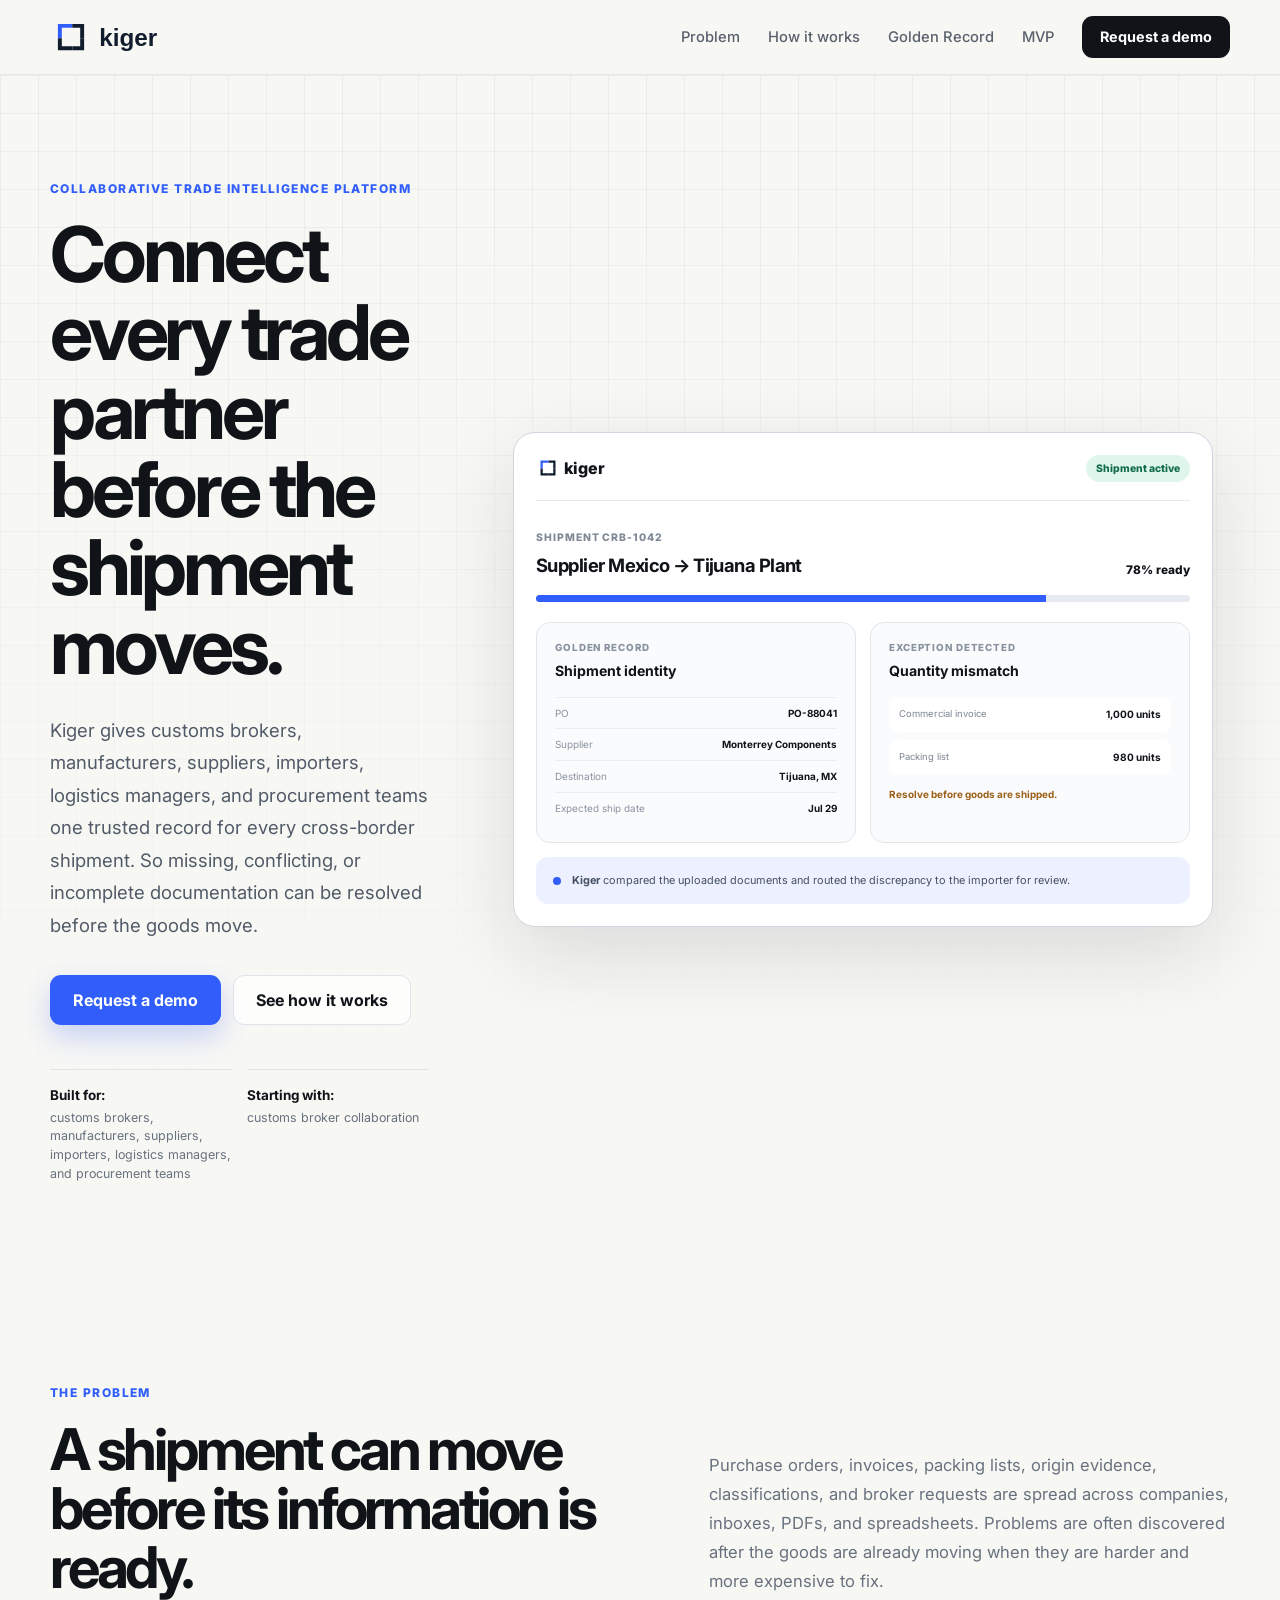
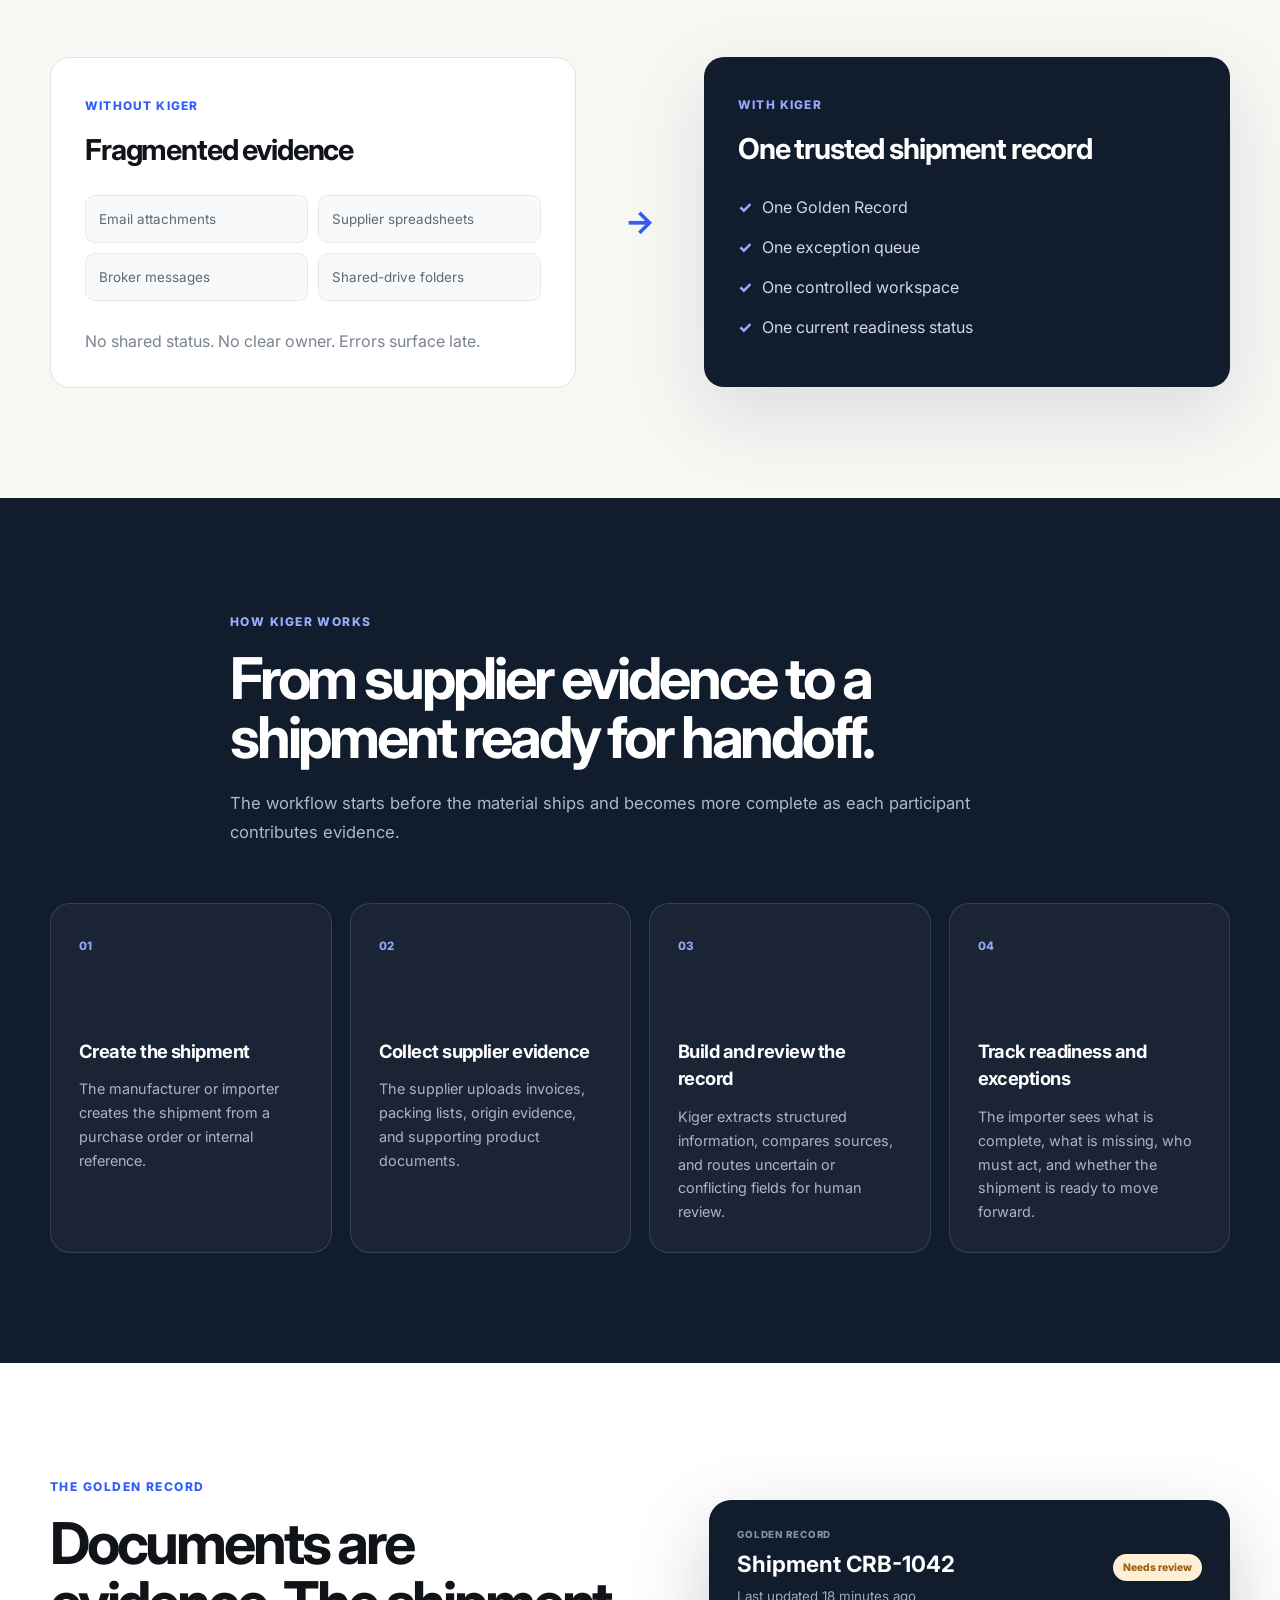
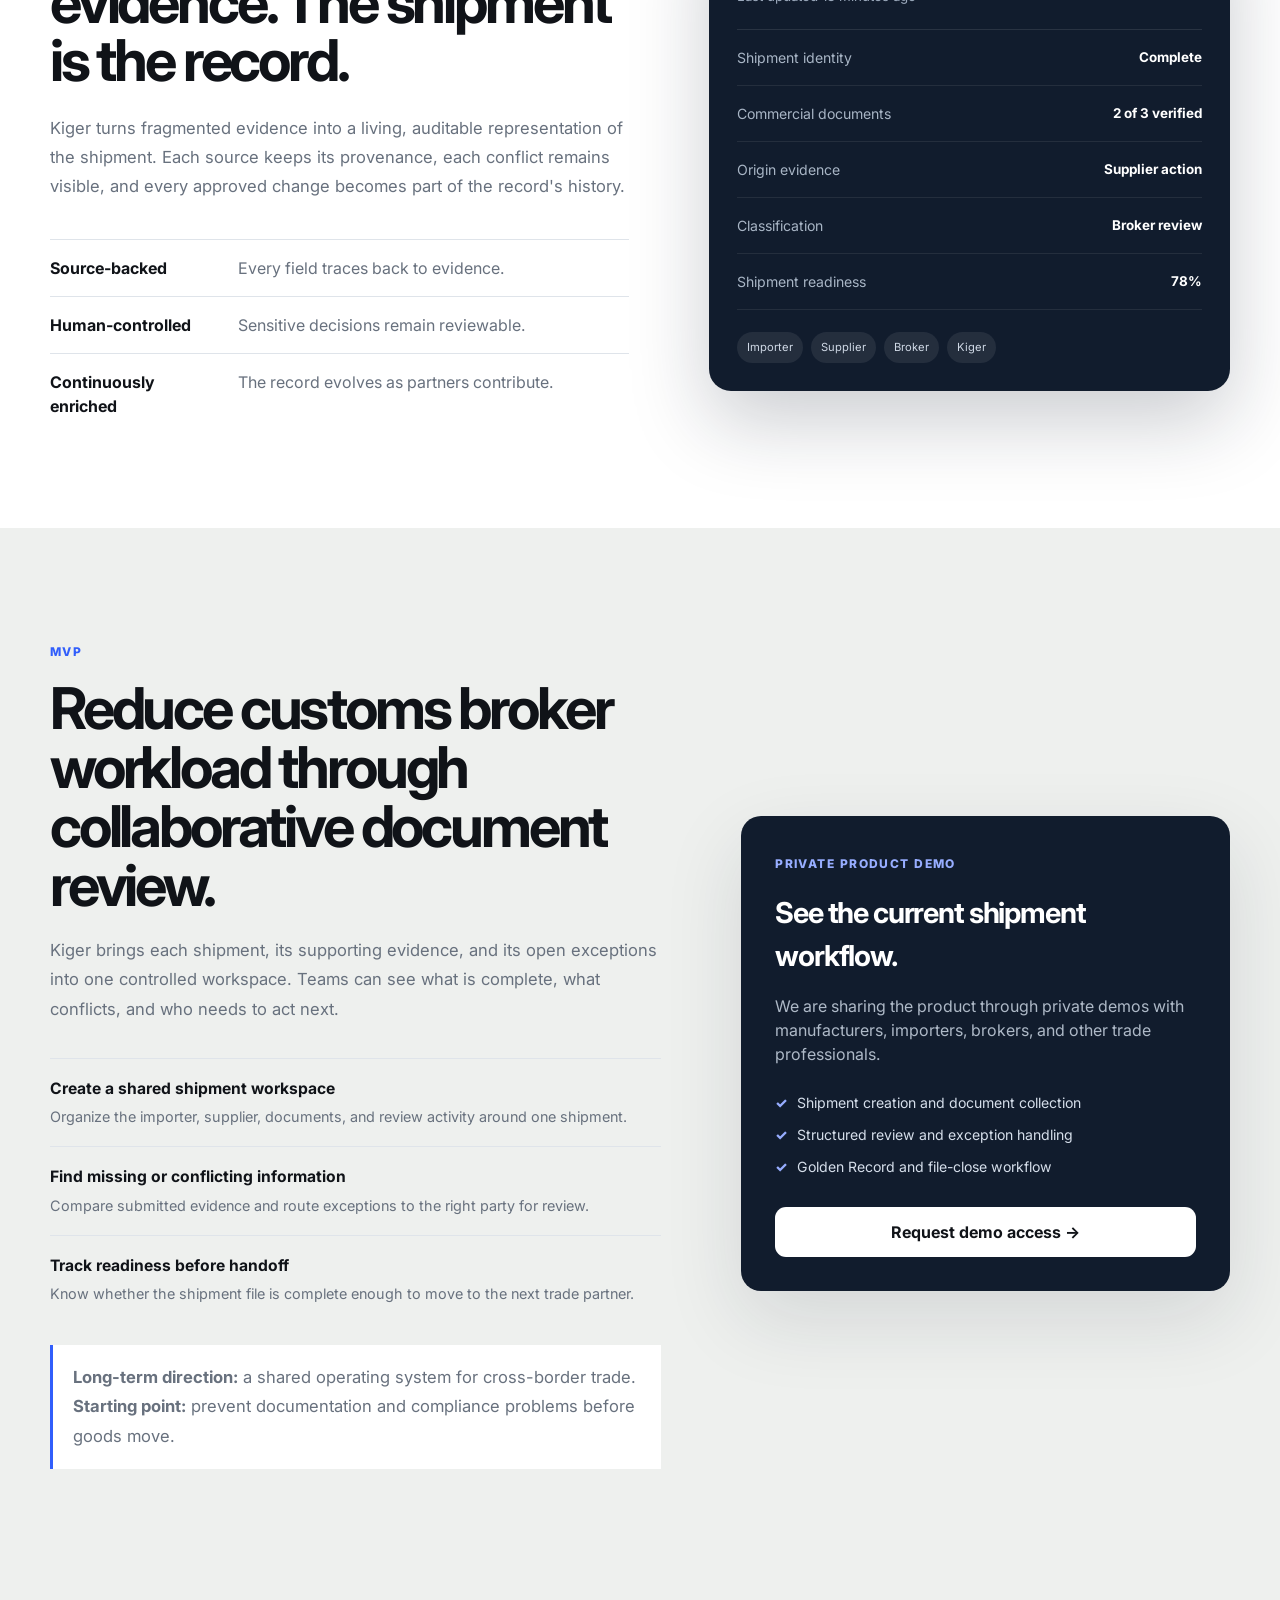
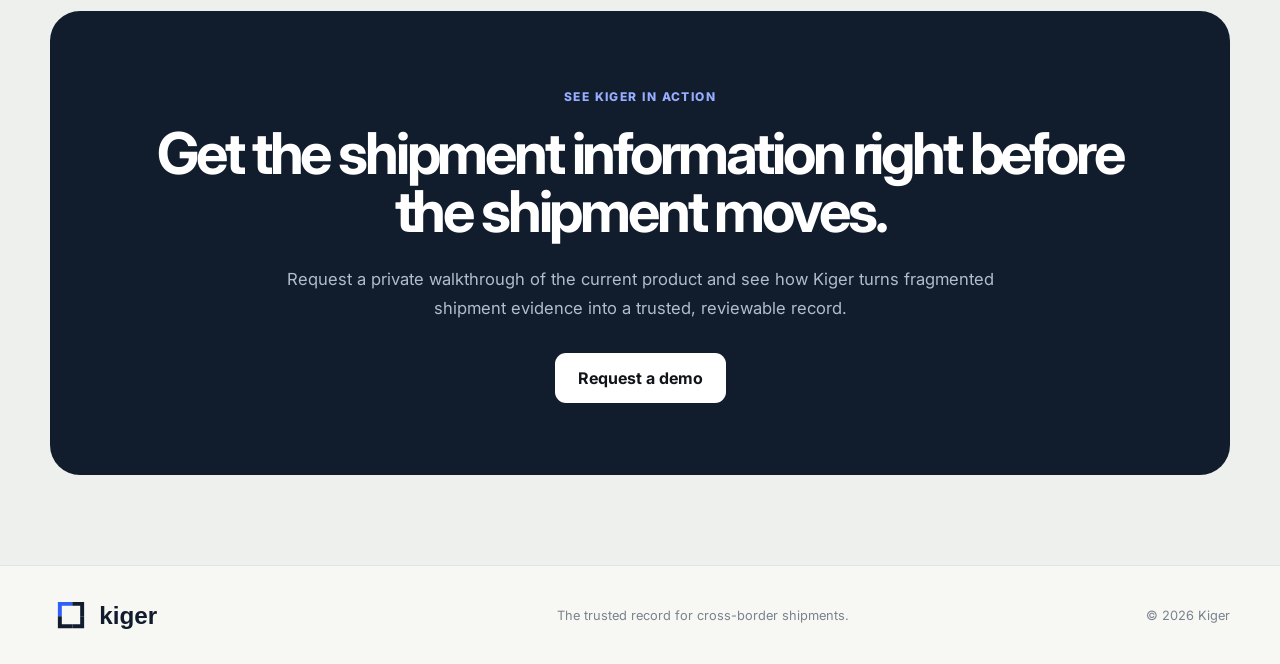
==== kiger.html @ 00968913 "Add files via upload" ====
<!DOCTYPE html>
<html lang="en">
<head>
  <meta charset="UTF-8" />
  <meta name="viewport" content="width=device-width, initial-scale=1.0" />

  <title>Kiger | The Intelligence Layer for Global Trade</title>

  <meta
    name="description"
    content="Build a trusted Golden Record for every cross-border shipment and catch documentation issues before they become costly delays."
  />

  <meta
    name="keywords"
    content="trade, logistics, customs, cross-border, shipment, supply chain, compliance, AI, Golden Record"
  />

  <meta name="author" content="Kiger" />
  <meta name="robots" content="index,follow" />

  <link rel="canonical" href="https://kiger.io/" />

  <!-- Open Graph -->
  <meta property="og:type" content="website" />
  <meta property="og:site_name" content="Kiger" />
  <meta property="og:url" content="https://kiger.io/" />
  <meta property="og:title" content="Kiger | The Intelligence Layer for Global Trade" />
  <meta
    property="og:description"
    content="Build a trusted Golden Record for every cross-border shipment."
  />
  <meta
    property="og:image"
    content="https://obedvega.github.io/tfi-landing-page/kiger-logo.svg"
  />
  <meta
    property="og:image:alt"
    content="Kiger - The Intelligence Layer for Global Trade"
  />
  <meta property="og:image:width" content="1200" />
  <meta property="og:image:height" content="630" />

  <!-- Twitter -->
  <meta name="twitter:card" content="summary_large_image" />
  <meta name="twitter:title" content="Kiger | The Intelligence Layer for Global Trade" />
  <meta
    name="twitter:description"
    content="Build a trusted Golden Record for every cross-border shipment."
  />
  <meta
    name="twitter:image"
    content="https://obedvega.github.io/tfi-landing-page/kiger-logo.svg"
  />

  <!-- Theme -->
  <meta name="theme-color" content="#111C2D" />

  <!-- Favicon -->
  <link rel="icon" type="image/svg+xml" href="favicon.svg" />
  <link rel="icon" type="image/png" sizes="32x32" href="favicon-32.png" />
  <link rel="apple-touch-icon" href="apple-touch-icon.png" />

  <!-- Fonts -->
  <link rel="preconnect" href="https://fonts.googleapis.com">
  <link rel="preconnect" href="https://fonts.gstatic.com" crossorigin>

  <link
    href="https://fonts.googleapis.com/css2?family=Inter:wght@400;500;600;700;800&display=swap"
    rel="stylesheet"
  />

  <link rel="stylesheet" href="styles.css" />
</head>
<body>
  <header class="site-header">
    <div class="container nav">
      <a class="brand" href="#top" aria-label="Kiger home">
        <img src="kiger-logo.svg" alt="Kiger" width="174" height="44" />
      </a>

      <nav class="desktop-nav" aria-label="Primary navigation">
        <a href="#problem">Problem</a>
        <a href="#how-it-works">How it works</a>
        <a href="#golden-record">Golden Record</a>
        <a href="#current-product">MVP</a>
      </nav>

      <a class="button button-dark button-small nav-demo" href="#request-demo">Request a demo</a>

      <button class="menu-toggle" type="button" aria-label="Open navigation" aria-controls="mobile-menu" aria-expanded="false">
        <span></span><span></span><span></span>
      </button>
    </div>

    <div class="mobile-menu" id="mobile-menu" hidden>
      <nav class="container" aria-label="Mobile navigation">
        <a href="#problem">Problem</a>
        <a href="#how-it-works">How it works</a>
        <a href="#golden-record">Golden Record</a>
        <a href="#current-product">MVP</a>
        <a class="button button-primary" href="#request-demo">Request a demo</a>
      </nav>
    </div>
  </header>

  <main id="top">
    <section class="hero">
      <div class="hero-grid-bg" aria-hidden="true"></div>
      <div class="container hero-grid">
        <div class="hero-copy">
          <span class="eyebrow">Collaborative trade intelligence platform</span>
          <h1>Connect every trade partner before the shipment moves.</h1>
          <p class="hero-lead">
            Kiger gives customs brokers, manufacturers, suppliers, importers, logistics managers, and procurement teams one trusted record for every cross-border shipment. So missing, conflicting, or incomplete documentation can be resolved before the goods move.
          </p>
          <div class="hero-actions">
            <a class="button button-primary" href="#request-demo">Request a demo</a>
            <a class="button button-secondary" href="#how-it-works">See how it works</a>
          </div>
          <div class="hero-notes hero-notes-two">
            <span><strong>Built for:</strong> customs brokers, manufacturers, suppliers, importers, logistics managers, and procurement teams</span>
            <span><strong>Starting with:</strong> customs broker collaboration</span>
          </div>
        </div>

        <div class="product-preview" aria-label="Kiger shipment review preview">
          <div class="preview-topbar">
            <div class="preview-brand"><img src="kiger-icon.svg" alt="" width="24" height="24" /> kiger</div>
            <span class="pill pill-green">Shipment active</span>
          </div>
          <div class="preview-heading">
            <div>
              <small>SHIPMENT CRB-1042</small>
              <h2>Supplier Mexico → Tijuana Plant</h2>
            </div>
            <span class="readiness">78% ready</span>
          </div>
          <div class="progress"><span></span></div>
          <div class="preview-grid">
            <article>
              <span class="label">Golden Record</span>
              <h3>Shipment identity</h3>
              <dl>
                <div><dt>PO</dt><dd>PO-88041</dd></div>
                <div><dt>Supplier</dt><dd>Monterrey Components</dd></div>
                <div><dt>Destination</dt><dd>Tijuana, MX</dd></div>
                <div><dt>Expected ship date</dt><dd>Jul 29</dd></div>
              </dl>
            </article>
            <article>
              <span class="label">Exception detected</span>
              <h3>Quantity mismatch</h3>
              <div class="exception-box">
                <div><span>Commercial invoice</span><strong>1,000 units</strong></div>
                <div><span>Packing list</span><strong>980 units</strong></div>
              </div>
              <p class="exception-note">Resolve before goods are shipped.</p>
            </article>
          </div>
          <div class="preview-activity">
            <span class="activity-dot"></span>
            <p><strong>Kiger</strong> compared the uploaded documents and routed the discrepancy to the importer for review.</p>
          </div>
        </div>
      </div>
    </section>

    <section class="problem section" id="problem">
      <div class="container split-heading">
        <div>
          <span class="eyebrow">The problem</span>
          <h2>A shipment can move before its information is ready.</h2>
        </div>
        <p>
          Purchase orders, invoices, packing lists, origin evidence, classifications, and broker requests are spread across companies, inboxes, PDFs, and spreadsheets. Problems are often discovered after the goods are already moving when they are harder and more expensive to fix.
        </p>
      </div>

      <div class="container before-after">
        <article class="chaos-card">
          <span class="card-kicker">Without Kiger</span>
          <h3>Fragmented evidence</h3>
          <div class="source-list">
            <span>Email attachments</span>
            <span>Supplier spreadsheets</span>
            <span>Broker messages</span>
            <span>Shared-drive folders</span>
          </div>
          <p>No shared status. No clear owner. Errors surface late.</p>
        </article>

        <div class="flow-arrow" aria-hidden="true">→</div>

        <article class="truth-card">
          <span class="card-kicker">With Kiger</span>
          <h3>One trusted shipment record</h3>
          <ul>
            <li>One Golden Record</li>
            <li>One exception queue</li>
            <li>One controlled workspace</li>
            <li>One current readiness status</li>
          </ul>
        </article>
      </div>
    </section>

    <section class="section section-dark" id="how-it-works">
      <div class="container section-heading">
        <span class="eyebrow light">How Kiger works</span>
        <h2>From supplier evidence to a shipment ready for handoff.</h2>
        <p>The workflow starts before the material ships and becomes more complete as each participant contributes evidence.</p>
      </div>
      <div class="container steps">
        <article>
          <span class="step-number">01</span>
          <h3>Create the shipment</h3>
          <p>The manufacturer or importer creates the shipment from a purchase order or internal reference.</p>
        </article>
        <article>
          <span class="step-number">02</span>
          <h3>Collect supplier evidence</h3>
          <p>The supplier uploads invoices, packing lists, origin evidence, and supporting product documents.</p>
        </article>
        <article>
          <span class="step-number">03</span>
          <h3>Build and review the record</h3>
          <p>Kiger extracts structured information, compares sources, and routes uncertain or conflicting fields for human review.</p>
        </article>
        <article>
          <span class="step-number">04</span>
          <h3>Track readiness and exceptions</h3>
          <p>The importer sees what is complete, what is missing, who must act, and whether the shipment is ready to move forward.</p>
        </article>
      </div>
    </section>

    <section class="section golden-section" id="golden-record">
      <div class="container golden-grid">
        <div>
          <span class="eyebrow">The Golden Record</span>
          <h2>Documents are evidence. The shipment is the record.</h2>
          <p>
            Kiger turns fragmented evidence into a living, auditable representation of the shipment. Each source keeps its provenance, each conflict remains visible, and every approved change becomes part of the record's history.
          </p>
          <div class="principles">
            <div><strong>Source-backed</strong><span>Every field traces back to evidence.</span></div>
            <div><strong>Human-controlled</strong><span>Sensitive decisions remain reviewable.</span></div>
            <div><strong>Continuously enriched</strong><span>The record evolves as partners contribute.</span></div>
          </div>
        </div>

        <div class="record-card">
          <div class="record-card-header">
            <div>
              <span class="label">Golden Record</span>
              <h3>Shipment CRB-1042</h3>
              <small>Last updated 18 minutes ago</small>
            </div>
            <span class="pill pill-amber">Needs review</span>
          </div>
          <div class="record-row"><span>Shipment identity</span><strong>Complete</strong></div>
          <div class="record-row"><span>Commercial documents</span><strong>2 of 3 verified</strong></div>
          <div class="record-row"><span>Origin evidence</span><strong>Supplier action</strong></div>
          <div class="record-row"><span>Classification</span><strong>Broker review</strong></div>
          <div class="record-row"><span>Shipment readiness</span><strong>78%</strong></div>
          <div class="record-footer"><span>Importer</span><span>Supplier</span><span>Broker</span><span>Kiger</span></div>
        </div>
      </div>
    </section>

    <section class="section mvp-section" id="current-product">
      <div class="container mvp-grid">
        <div class="section-heading compact">
          <span class="eyebrow">MVP</span>
          <h2>Reduce customs broker workload through collaborative document review.</h2>
          <p>
            Kiger brings each shipment, its supporting evidence, and its open exceptions into one controlled workspace. Teams can see what is complete, what conflicts, and who needs to act next.
          </p>
          <div class="current-capabilities">
            <div><strong>Create a shared shipment workspace</strong><span>Organize the importer, supplier, documents, and review activity around one shipment.</span></div>
            <div><strong>Find missing or conflicting information</strong><span>Compare submitted evidence and route exceptions to the right party for review.</span></div>
            <div><strong>Track readiness before handoff</strong><span>Know whether the shipment file is complete enough to move to the next trade partner.</span></div>
          </div>
          <p class="scope-note"><strong>Long-term direction:</strong> a shared operating system for cross-border trade. <strong>Starting point:</strong> prevent documentation and compliance problems before goods move.</p>
        </div>

        <div class="demo-card" id="request-demo">
          <span class="eyebrow light">Private product demo</span>
          <h3>See the current shipment workflow.</h3>
          <p>We are sharing the product through private demos with manufacturers, importers, brokers, and other trade professionals.</p>
          <div class="demo-points">
            <span>Shipment creation and document collection</span>
            <span>Structured review and exception handling</span>
            <span>Golden Record and file-close workflow</span>
          </div>
          <a class="button button-light full-width" href="mailto:burtonbennett@outlook.com?subject=Kiger%20private%20demo%20request">Request demo access →</a>
        </div>
      </div>
    </section>

    <section class="closing">
      <div class="container closing-card">
        <span class="eyebrow light">See Kiger in action</span>
        <h2>Get the shipment information right before the shipment moves.</h2>
        <p>Request a private walkthrough of the current product and see how Kiger turns fragmented shipment evidence into a trusted, reviewable record.</p>
        <a class="button button-light" href="#request-demo">Request a demo</a>
      </div>
    </section>
  </main>

  <footer>
    <div class="container footer-inner">
      <a class="brand" href="#top" aria-label="Kiger home"><img src="kiger-logo.svg" alt="Kiger" width="150" height="38" /></a>
      <p>The trusted record for cross-border shipments.</p>
      <span>© 2026 Kiger</span>
    </div>
  </footer>
  <script>
    const menuToggle = document.querySelector('.menu-toggle');
    const mobileMenu = document.querySelector('#mobile-menu');

    function setMenu(open) {
      menuToggle.setAttribute('aria-expanded', String(open));
      menuToggle.setAttribute('aria-label', open ? 'Close navigation' : 'Open navigation');
      mobileMenu.hidden = !open;
      document.body.classList.toggle('menu-open', open);
    }

    menuToggle.addEventListener('click', () => {
      setMenu(menuToggle.getAttribute('aria-expanded') !== 'true');
    });

    mobileMenu.querySelectorAll('a').forEach((link) => {
      link.addEventListener('click', () => setMenu(false));
    });

    window.addEventListener('resize', () => {
      if (window.innerWidth > 1040) setMenu(false);
    });
  </script>
</body>
</html>
---- styles.css ----
* { box-sizing: border-box; }

:root {
  --ink: #101318;
  --muted: #68717e;
  --paper: #f7f7f4;
  --white: #ffffff;
  --line: #dfe4ea;
  --navy: #111c2d;
  --navy-2: #17263d;
  --blue: #315efb;
  --blue-dark: #2349d7;
  --green: #16845a;
  --amber: #9b5f18;
  --soft-blue: #edf1ff;
  --soft-green: #dff6eb;
  --soft-amber: #fff0d5;
  --radius-sm: 12px;
  --radius-md: 20px;
  --radius-lg: 30px;
  --shadow: 0 28px 80px rgba(22, 32, 51, 0.12);
}

html { scroll-behavior: smooth; }
body {
  margin: 0;
  color: var(--ink);
  background: var(--paper);
  font-family: "Inter", system-ui, sans-serif;
  line-height: 1.5;
}
a { color: inherit; text-decoration: none; }
.container { width: min(1180px, calc(100% - 40px)); margin: 0 auto; }

.site-header {
  position: sticky;
  top: 0;
  z-index: 50;
  border-bottom: 1px solid rgba(223, 228, 234, 0.85);
  background: rgba(247, 247, 244, 0.92);
  backdrop-filter: blur(18px);
}
.nav { min-height: 74px; display: flex; align-items: center; gap: 28px; }
.nav nav { margin-left: auto; display: flex; gap: 28px; color: #59616d; font-size: .92rem; font-weight: 500; }
.nav nav a:hover { color: var(--ink); }
.brand { display: inline-flex; align-items: center; gap: 10px; font-size: 1.24rem; font-weight: 800; letter-spacing: -.05em; }
.brand-mark { position: relative; width: 34px; height: 24px; display: inline-flex; align-items: center; justify-content: center; }
.brand-mark span { position: absolute; width: 18px; height: 18px; border: 3px solid currentColor; border-radius: 5px; }
.brand-mark span:first-child { transform: translateX(-6px); }
.brand-mark span:last-child { transform: translateX(6px); }
.brand-mark::after { content: ""; position: absolute; width: 12px; height: 3px; border-radius: 999px; background: currentColor; }
.brand-mark.small { width: 26px; transform: scale(.78); transform-origin: left center; }

.button { min-height: 50px; padding: 0 22px; display: inline-flex; align-items: center; justify-content: center; border: 1px solid transparent; border-radius: 11px; font-weight: 700; transition: 180ms ease; }
.button:hover { transform: translateY(-1px); }
.button-small { min-height: 42px; padding: 0 17px; font-size: .9rem; }
.button-dark { color: white; background: var(--ink); }
.button-primary { color: white; background: var(--blue); box-shadow: 0 12px 28px rgba(49, 94, 251, .24); }
.button-primary:hover { background: var(--blue-dark); }
.button-secondary { border-color: var(--line); background: rgba(255,255,255,.78); }
.button-light { color: var(--ink); background: white; }
.full-width { width: 100%; }

.hero { position: relative; padding: 100px 0 86px; overflow: hidden; }
.hero-grid-bg { position: absolute; inset: 0; pointer-events: none; background-image: linear-gradient(rgba(17,28,45,.045) 1px, transparent 1px), linear-gradient(90deg, rgba(17,28,45,.045) 1px, transparent 1px); background-size: 38px 38px; mask-image: linear-gradient(to bottom, black 12%, transparent 88%); }
.hero-grid { position: relative; display: grid; grid-template-columns: .92fr 1.15fr; align-items: center; gap: 68px; }
.eyebrow { display: inline-block; margin-bottom: 18px; color: var(--blue); font-size: .75rem; font-weight: 800; letter-spacing: .12em; text-transform: uppercase; }
.eyebrow.light { color: #97adff; }
.hero h1, .section h2, .closing h2 { margin: 0; letter-spacing: -.055em; line-height: 1.02; }
.hero h1 { font-size: clamp(3.5rem, 6vw, 6.4rem); }
.hero-lead { max-width: 680px; margin: 28px 0 0; color: #515b68; font-size: 1.16rem; line-height: 1.75; }
.hero-actions { display: flex; flex-wrap: wrap; gap: 12px; margin-top: 34px; }
.hero-notes { display: grid; grid-template-columns: repeat(3, 1fr); gap: 14px; margin-top: 44px; }
.hero-notes span { padding-top: 15px; border-top: 1px solid var(--line); color: var(--muted); font-size: .78rem; }
.hero-notes strong { display: block; margin-bottom: 3px; color: var(--ink); font-size: .84rem; }

.product-preview { min-width: 700px; padding: 22px; border: 1px solid #cfd6df; border-radius: 22px; background: white; box-shadow: var(--shadow); transform: translateX(16px); }
.preview-topbar, .preview-heading, .record-card-header, .footer-inner { display: flex; align-items: center; justify-content: space-between; gap: 20px; }
.preview-topbar { padding-bottom: 18px; border-bottom: 1px solid #e6e9ed; }
.preview-brand { display: flex; align-items: center; gap: 4px; font-weight: 800; }
.pill { display: inline-flex; align-items: center; padding: 6px 10px; border-radius: 999px; font-size: .65rem; font-weight: 800; }
.pill-green { color: #126c49; background: var(--soft-green); }
.pill-amber { color: var(--amber); background: var(--soft-amber); }
.preview-heading { margin-top: 22px; align-items: flex-end; }
.preview-heading small { color: #7e8895; font-size: .65rem; font-weight: 800; letter-spacing: .09em; }
.preview-heading h2 { margin: 5px 0 0; font-size: 1.15rem; letter-spacing: -.03em; }
.readiness { font-size: .74rem; font-weight: 800; }
.progress { height: 7px; margin: 15px 0 20px; overflow: hidden; border-radius: 999px; background: #e7eaf0; }
.progress span { display: block; width: 78%; height: 100%; background: var(--blue); }
.preview-grid { display: grid; grid-template-columns: 1fr 1fr; gap: 14px; }
.preview-grid article { padding: 18px; border: 1px solid #e2e6eb; border-radius: 14px; background: #fafbfc; }
.label { display: block; color: #87919f; font-size: .61rem; font-weight: 800; letter-spacing: .09em; text-transform: uppercase; }
.preview-grid h3 { margin: 5px 0 15px; font-size: .88rem; }
dl { margin: 0; }
dl div { display: flex; justify-content: space-between; gap: 14px; padding: 8px 0; border-top: 1px solid #ebedf1; }
dt, dd { margin: 0; font-size: .62rem; }
dt { color: #8a94a1; }
dd { font-weight: 700; text-align: right; }
.exception-box { display: grid; gap: 8px; }
.exception-box div { display: flex; justify-content: space-between; gap: 15px; padding: 10px; border-radius: 9px; background: white; }
.exception-box span { color: #7b8592; font-size: .59rem; }
.exception-box strong { font-size: .63rem; }
.exception-note { margin: 12px 0 0; color: #9b5f18; font-size: .62rem; font-weight: 700; }
.preview-activity { display: flex; gap: 11px; align-items: flex-start; margin-top: 14px; padding: 15px 17px; border-radius: 12px; background: var(--soft-blue); }
.preview-activity p { margin: 0; color: #455064; font-size: .68rem; line-height: 1.55; }
.activity-dot { width: 8px; height: 8px; flex: 0 0 auto; margin-top: 5px; border-radius: 50%; background: var(--blue); }

.section { padding: 110px 0; }
.section h2, .closing h2 { font-size: clamp(2.5rem, 4.5vw, 4.8rem); }
.split-heading { display: grid; grid-template-columns: 1fr .9fr; gap: 80px; align-items: end; }
.split-heading p, .section-heading p, .golden-grid > div > p, .closing p { margin: 0; color: var(--muted); font-size: 1.04rem; line-height: 1.75; }
.before-after { display: grid; grid-template-columns: 1fr 80px 1fr; align-items: center; gap: 24px; margin-top: 60px; }
.chaos-card, .truth-card { min-height: 330px; padding: 34px; border-radius: var(--radius-md); }
.chaos-card { border: 1px solid var(--line); background: white; }
.truth-card { color: white; background: var(--navy); box-shadow: var(--shadow); }
.card-kicker { color: var(--blue); font-size: .74rem; font-weight: 800; letter-spacing: .1em; text-transform: uppercase; }
.truth-card .card-kicker { color: #95abff; }
.chaos-card h3, .truth-card h3 { margin: 12px 0 24px; font-size: 1.8rem; letter-spacing: -.04em; }
.source-list { display: grid; grid-template-columns: 1fr 1fr; gap: 10px; }
.source-list span { padding: 13px; border: 1px solid #e5e8ed; border-radius: 10px; color: #5f6874; background: #f8f9fa; font-size: .84rem; }
.chaos-card p { margin: 28px 0 0; color: #7a838f; }
.truth-card ul { display: grid; gap: 16px; margin: 0; padding: 0; list-style: none; }
.truth-card li { display: flex; align-items: center; gap: 10px; color: #cfd8e4; }
.truth-card li::before { content: "✓"; color: #94acff; font-weight: 800; }
.flow-arrow { color: var(--blue); font-size: 2rem; font-weight: 700; text-align: center; }

.section-dark { color: white; background: var(--navy); }
.section-heading { max-width: 820px; margin-bottom: 56px; }
.section-heading p { margin-top: 22px; color: #aeb8c6; }
.steps { display: grid; grid-template-columns: repeat(4, 1fr); gap: 18px; }
.steps article { min-height: 290px; padding: 28px; border: 1px solid rgba(255,255,255,.12); border-radius: var(--radius-md); background: rgba(255,255,255,.04); }
.step-number { color: #8fa6f5; font-size: .72rem; font-weight: 800; }
.steps h3 { margin: 82px 0 12px; font-size: 1.15rem; letter-spacing: -.03em; }
.steps p { margin: 0; color: #aab5c4; font-size: .9rem; line-height: 1.65; }

.golden-section { background: white; }
.golden-grid { display: grid; grid-template-columns: 1fr .9fr; align-items: center; gap: 80px; }
.golden-grid > div > p { margin-top: 24px; }
.principles { display: grid; gap: 16px; margin-top: 38px; }
.principles div { display: grid; grid-template-columns: 170px 1fr; gap: 18px; padding-top: 16px; border-top: 1px solid var(--line); }
.principles span { color: var(--muted); }
.record-card { padding: 28px; border-radius: 22px; color: white; background: var(--navy); box-shadow: 0 30px 80px rgba(17,28,45,.22); }
.record-card-header { padding-bottom: 22px; border-bottom: 1px solid rgba(255,255,255,.1); }
.record-card h3 { margin: 4px 0 2px; font-size: 1.4rem; }
.record-card small { color: #9caabd; }
.record-row { display: flex; align-items: center; justify-content: space-between; gap: 20px; padding: 17px 0; border-bottom: 1px solid rgba(255,255,255,.08); }
.record-row span { color: #a8b5c5; font-size: .88rem; }
.record-row strong { font-size: .84rem; }
.record-footer { display: flex; flex-wrap: wrap; gap: 8px; margin-top: 22px; }
.record-footer span { padding: 7px 10px; border-radius: 999px; color: #cfd8e5; background: rgba(255,255,255,.08); font-size: .7rem; }

.mvp-section { background: #eef0ee; }
.mvp-grid { display: grid; grid-template-columns: 1fr .8fr; align-items: center; gap: 80px; }
.section-heading.compact { margin: 0; }
.section-heading.compact p { color: var(--muted); }
.scope-note { padding: 18px 20px; border-left: 3px solid var(--blue); background: white; }
.demo-card { padding: 34px; border-radius: var(--radius-md); color: white; background: var(--navy); box-shadow: var(--shadow); }
.demo-card h3 { margin: 0; font-size: 1.8rem; letter-spacing: -.04em; }
.demo-card > p { color: #aeb9c7; }
.credentials { display: grid; gap: 10px; margin: 26px 0; }
.credentials div { padding: 14px 16px; border: 1px solid rgba(255,255,255,.1); border-radius: 11px; background: rgba(255,255,255,.05); }
.credentials span { display: block; margin-bottom: 4px; color: #90a0b4; font-size: .66rem; text-transform: uppercase; letter-spacing: .08em; }
.credentials code { color: white; font-family: inherit; font-size: .86rem; }

.closing { padding: 32px 0 90px; background: #eef0ee; }
.closing-card { padding: 72px; border-radius: var(--radius-lg); color: white; text-align: center; background: var(--navy); }
.closing-card p { max-width: 760px; margin: 24px auto 30px; color: #b0bdcc; }
footer { padding: 28px 0; border-top: 1px solid var(--line); background: var(--paper); }
.footer-inner { color: #7a838e; font-size: .8rem; }
.footer-inner p { margin: 0; }

@media (max-width: 1040px) {
  .nav nav { display: none; }
  .hero-grid, .golden-grid, .mvp-grid { grid-template-columns: 1fr; }
  .product-preview { min-width: 0; transform: none; }
  .split-heading { grid-template-columns: 1fr; gap: 28px; }
  .steps { grid-template-columns: 1fr 1fr; }
}

@media (max-width: 720px) {
  .container { width: min(100% - 24px, 1180px); }
  .site-header .button-small { display: none; }
  .nav { min-height: 64px; }
  .hero { padding: 70px 0 58px; }
  .hero h1 { font-size: clamp(3rem, 14vw, 4.8rem); }
  .hero-notes, .preview-grid, .steps, .source-list { grid-template-columns: 1fr; }
  .product-preview { padding: 15px; }
  .before-after { grid-template-columns: 1fr; }
  .flow-arrow { transform: rotate(90deg); }
  .section { padding: 76px 0; }
  .steps article { min-height: 230px; }
  .steps h3 { margin-top: 48px; }
  .principles div { grid-template-columns: 1fr; gap: 4px; }
  .closing-card { padding: 48px 22px; }
  .footer-inner { align-items: flex-start; flex-direction: column; }
}

/* V3 refinements */
.hero-notes-two { grid-template-columns: repeat(2, minmax(0, 1fr)); max-width: 620px; }
.current-capabilities { display: grid; gap: 0; margin-top: 34px; }
.current-capabilities div { display: grid; gap: 5px; padding: 18px 0; border-top: 1px solid var(--line); }
.current-capabilities strong { font-size: .98rem; }
.current-capabilities span { color: var(--muted); font-size: .9rem; line-height: 1.6; }
.demo-points { display: grid; gap: 11px; margin: 26px 0 30px; }
.demo-points span { display: flex; align-items: flex-start; gap: 10px; color: #d5deea; font-size: .88rem; line-height: 1.5; }
.demo-points span::before { content: "✓"; color: #97adff; font-weight: 800; }

@media (max-width: 720px) {
  .hero-notes-two { grid-template-columns: 1fr; }
}

/* Mobile navigation and responsive fixes */
.brand img { display: block; width: auto; height: 42px; }
.preview-brand img { display: block; flex: 0 0 auto; }
.menu-toggle { display: none; width: 44px; height: 44px; padding: 10px; border: 1px solid var(--line); border-radius: 11px; background: rgba(255,255,255,.82); cursor: pointer; }
.menu-toggle span { display: block; width: 100%; height: 2px; margin: 5px 0; border-radius: 99px; background: var(--ink); transition: transform 180ms ease, opacity 180ms ease; }
.menu-toggle[aria-expanded="true"] span:nth-child(1) { transform: translateY(7px) rotate(45deg); }
.menu-toggle[aria-expanded="true"] span:nth-child(2) { opacity: 0; }
.menu-toggle[aria-expanded="true"] span:nth-child(3) { transform: translateY(-7px) rotate(-45deg); }
.mobile-menu { border-top: 1px solid var(--line); background: rgba(247,247,244,.98); box-shadow: 0 20px 40px rgba(16,19,24,.08); }
.mobile-menu[hidden] { display: none; }
.mobile-menu nav { display: grid; gap: 0; padding-top: 12px; padding-bottom: 20px; }
.mobile-menu nav > a:not(.button) { padding: 16px 4px; border-bottom: 1px solid var(--line); color: #424b57; font-weight: 650; }
.mobile-menu .button { margin-top: 18px; width: 100%; }
body.menu-open { overflow: hidden; }

@media (max-width: 1040px) {
  .desktop-nav, .nav-demo { display: none !important; }
  .menu-toggle { display: block; margin-left: auto; }
  .nav { gap: 14px; }
  .hero-grid { gap: 48px; }
}

@media (max-width: 720px) {
  html { scroll-padding-top: 74px; }
  body { overflow-x: hidden; }
  .container { width: min(100% - 28px, 1180px); }
  .brand img { height: 36px; max-width: 145px; }
  .hero { padding: 56px 0 58px; }
  .hero-grid { gap: 38px; }
  .hero h1 { font-size: clamp(2.65rem, 12vw, 4rem); line-height: .98; letter-spacing: -.06em; }
  .hero-lead { margin-top: 22px; font-size: 1rem; line-height: 1.65; }
  .hero-actions { display: grid; grid-template-columns: 1fr; }
  .hero-actions .button { width: 100%; }
  .hero-notes { margin-top: 30px; }
  .product-preview { width: 100%; min-width: 0; max-width: 100%; padding: 14px; border-radius: 17px; overflow: hidden; }
  .preview-heading { align-items: flex-start; flex-direction: column; gap: 8px; }
  .preview-heading h2 { font-size: 1rem; overflow-wrap: anywhere; }
  .preview-grid article { min-width: 0; padding: 15px; }
  dl div, .exception-box div { align-items: flex-start; }
  dt, dd, .exception-box span, .exception-box strong { font-size: .7rem; }
  .preview-activity { padding: 13px; }
  .preview-activity p { font-size: .74rem; }
  .section { padding: 70px 0; }
  .section h2, .closing h2 { font-size: clamp(2.25rem, 10vw, 3.5rem); }
  .split-heading p, .section-heading p, .golden-grid > div > p, .closing p { font-size: .98rem; }
  .before-after { margin-top: 40px; gap: 16px; }
  .chaos-card, .truth-card { min-height: 0; padding: 24px; }
  .flow-arrow { line-height: 1; }
  .steps { gap: 12px; }
  .steps article { min-height: 0; padding: 22px; }
  .steps h3 { margin-top: 34px; }
  .golden-grid, .mvp-grid { gap: 42px; }
  .record-card, .demo-card { padding: 22px; }
  .record-card-header { align-items: flex-start; }
  .record-row { align-items: flex-start; padding: 14px 0; }
  .record-row strong { max-width: 48%; text-align: right; }
  .scope-note { padding: 16px; }
  .closing { padding-bottom: 64px; }
  .closing-card { padding: 42px 20px; border-radius: 22px; }
  footer { padding: 24px 0; }
  .footer-inner { gap: 12px; }
  .footer-inner .brand img { height: 34px; }
}

@media (max-width: 390px) {
  .hero h1 { font-size: 2.55rem; }
  .eyebrow { font-size: .68rem; }
  .preview-topbar { gap: 10px; }
  .pill { padding: 5px 8px; }
  .record-card-header { flex-direction: column; }
}
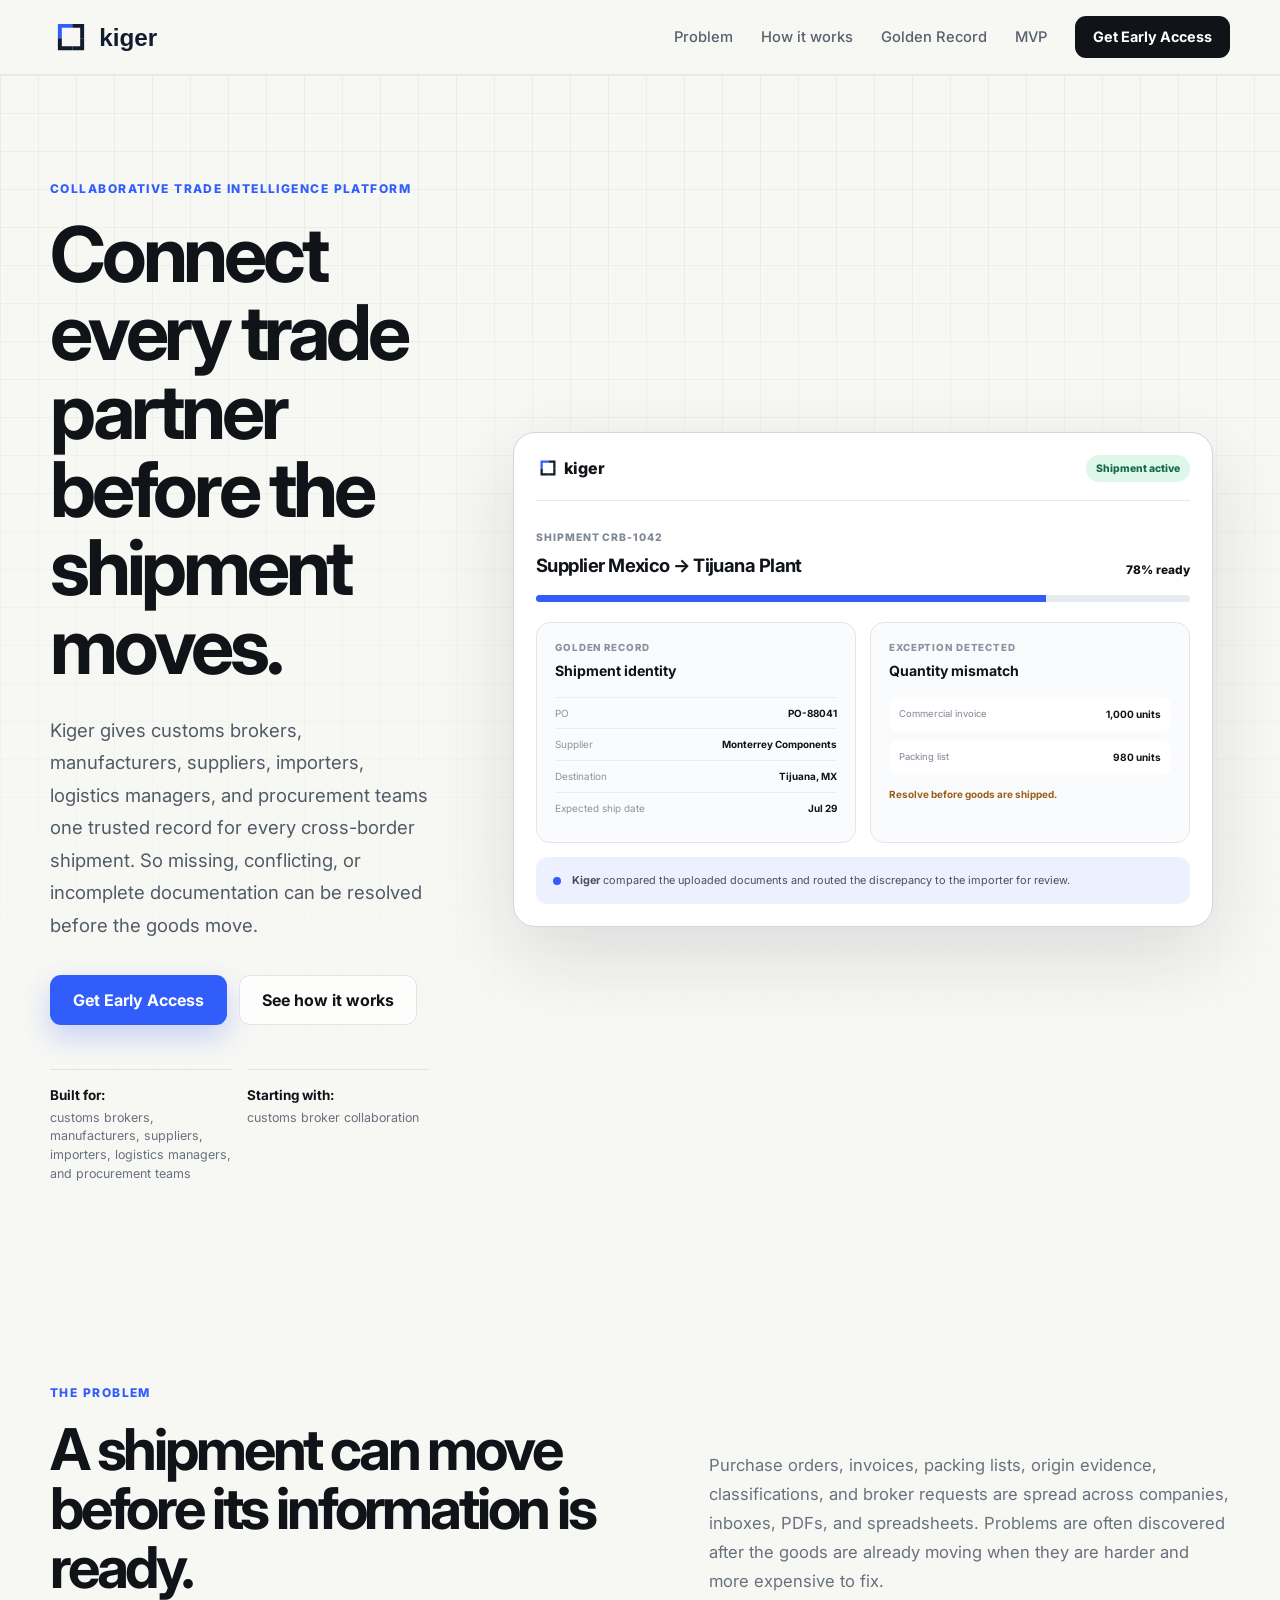
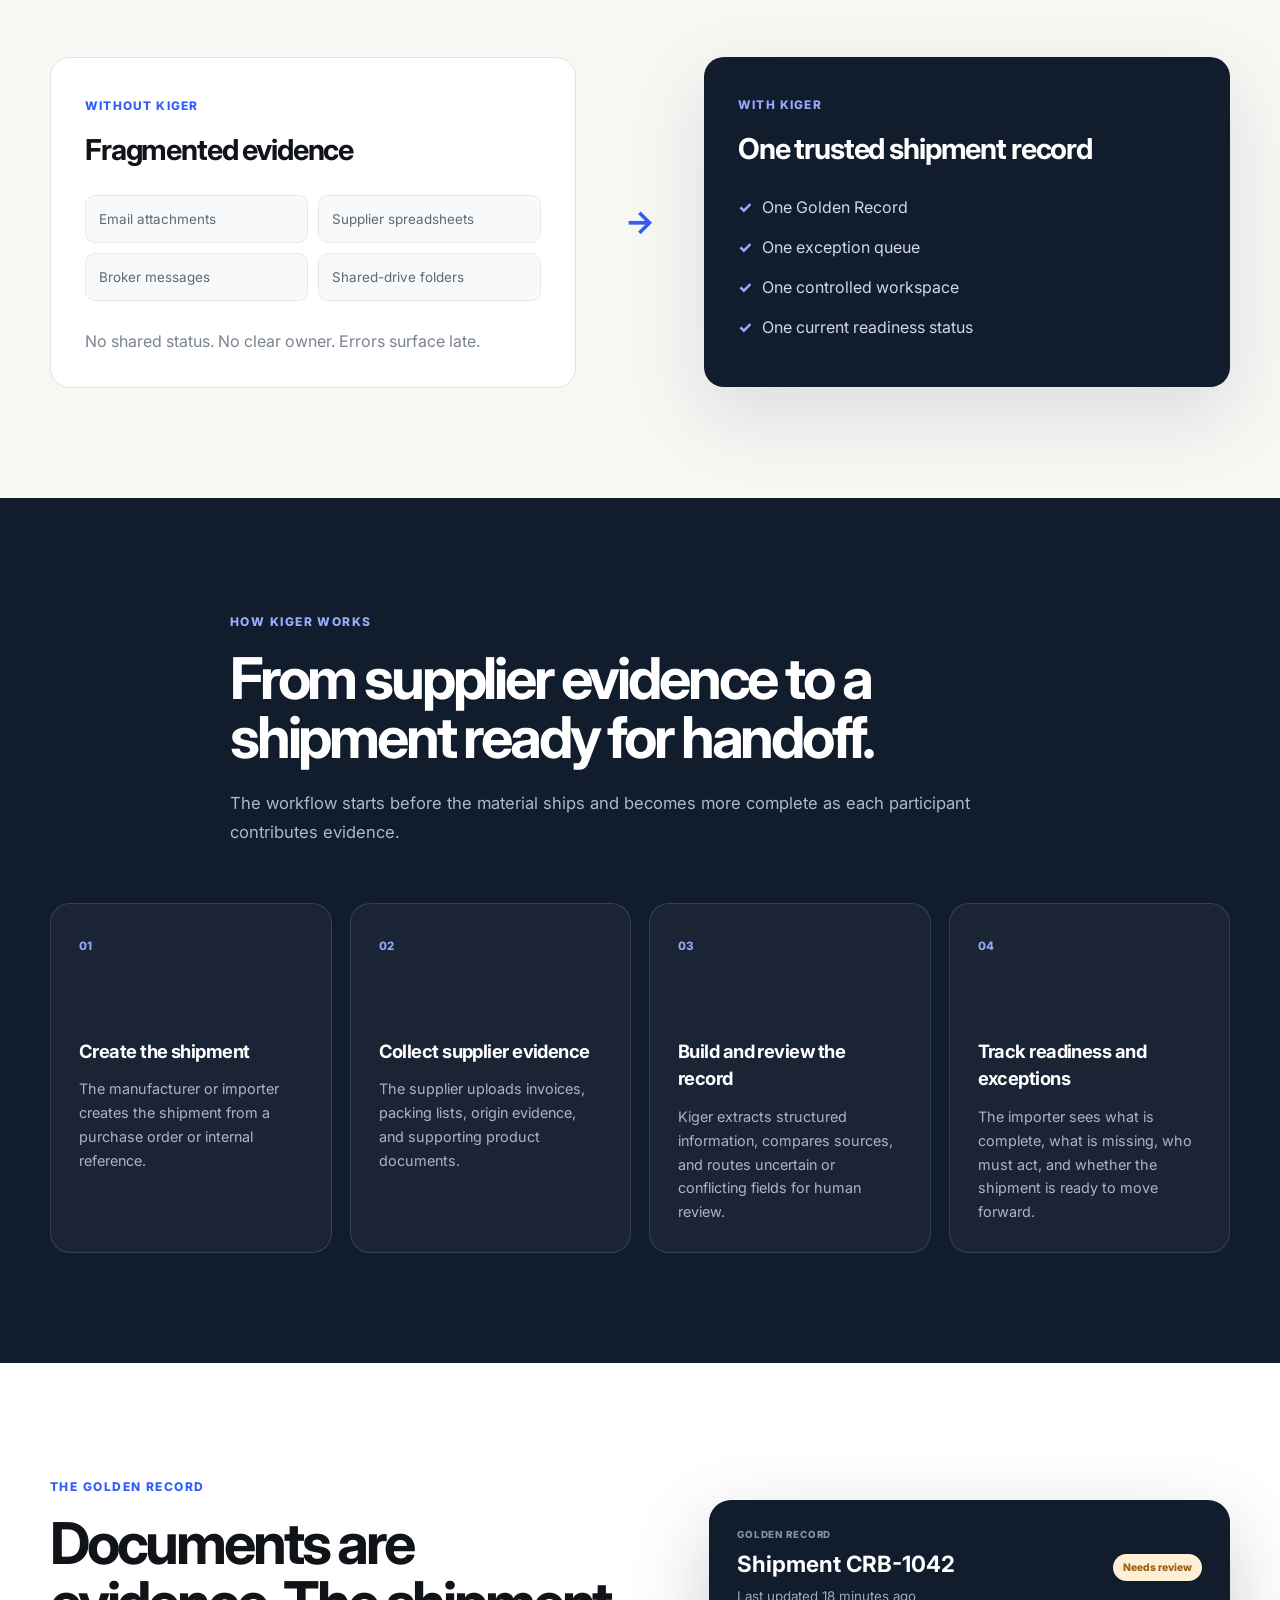
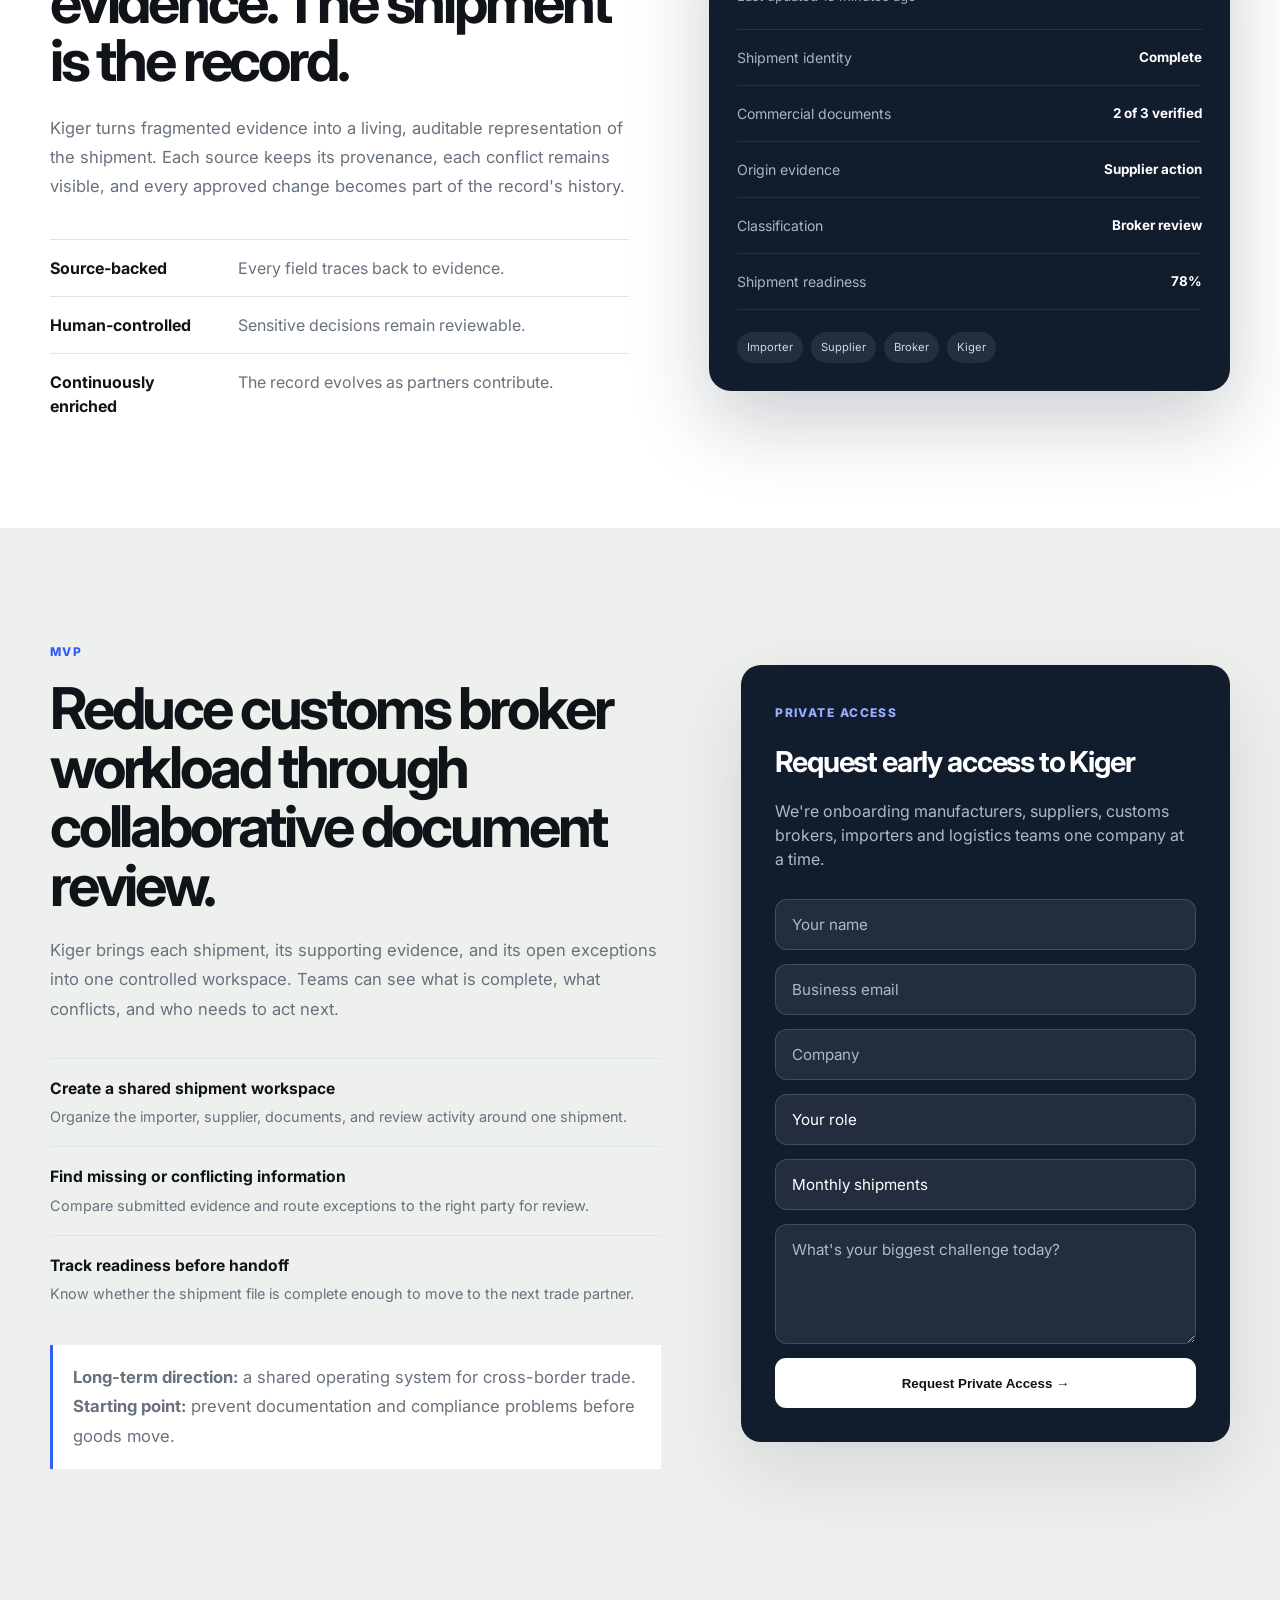
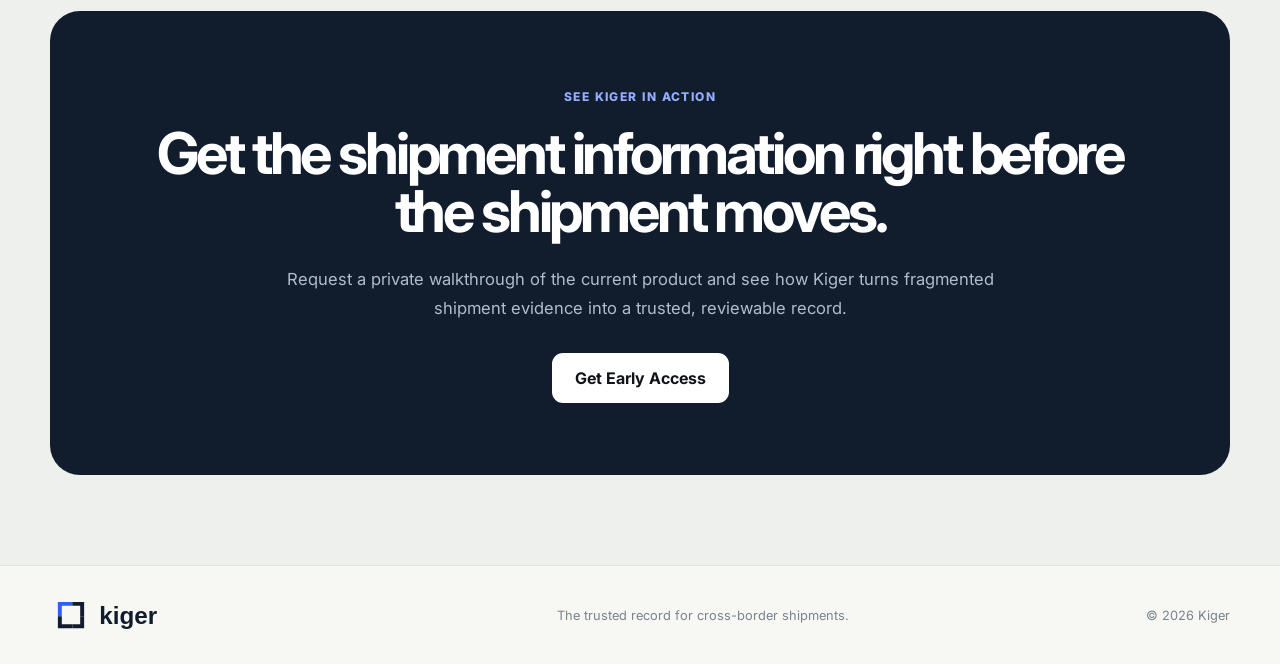
==== commit 1592ba78: "Add files via upload" ====
--- a/kiger.html
+++ b/kiger.html
@@ -19,12 +19,12 @@
   <meta name="author" content="Kiger" />
   <meta name="robots" content="index,follow" />
 
-  <link rel="canonical" href="https://kiger.io/" />
+  <link rel="canonical" href="https://kiger.ia/" />
 
   <!-- Open Graph -->
   <meta property="og:type" content="website" />
   <meta property="og:site_name" content="Kiger" />
-  <meta property="og:url" content="https://kiger.io/" />
+  <meta property="og:url" content="https://kiger.ia/" />
   <meta property="og:title" content="Kiger | The Intelligence Layer for Global Trade" />
   <meta
     property="og:description"
@@ -32,7 +32,7 @@
   />
   <meta
     property="og:image"
-    content="https://obedvega.github.io/tfi-landing-page/kiger-logo.svg"
+    content="https://obedvega.github.io/tfi-landing-page/kiger-logo.png"
   />
   <meta
     property="og:image:alt"
@@ -50,7 +50,7 @@
   />
   <meta
     name="twitter:image"
-    content="https://obedvega.github.io/tfi-landing-page/kiger-logo.svg"
+    content="https://obedvega.github.io/tfi-landing-page/kiger-logo.png"
   />
 
   <!-- Theme -->
@@ -86,7 +86,7 @@
         <a href="#current-product">MVP</a>
       </nav>
 
-      <a class="button button-dark button-small nav-demo" href="#request-demo">Request a demo</a>
+      <a class="button button-dark button-small nav-demo" href="#request-demo">Get Early Access</a>
 
       <button class="menu-toggle" type="button" aria-label="Open navigation" aria-controls="mobile-menu" aria-expanded="false">
         <span></span><span></span><span></span>
@@ -99,7 +99,7 @@
         <a href="#how-it-works">How it works</a>
         <a href="#golden-record">Golden Record</a>
         <a href="#current-product">MVP</a>
-        <a class="button button-primary" href="#request-demo">Request a demo</a>
+        <a class="button button-primary" href="#request-demo">Get Early Access</a>
       </nav>
     </div>
   </header>
@@ -115,7 +115,7 @@
             Kiger gives customs brokers, manufacturers, suppliers, importers, logistics managers, and procurement teams one trusted record for every cross-border shipment. So missing, conflicting, or incomplete documentation can be resolved before the goods move.
           </p>
           <div class="hero-actions">
-            <a class="button button-primary" href="#request-demo">Request a demo</a>
+            <a class="button button-primary" href="#request-demo">Get Early Access</a>
             <a class="button button-secondary" href="#how-it-works">See how it works</a>
           </div>
           <div class="hero-notes hero-notes-two">
@@ -285,17 +285,127 @@
           <p class="scope-note"><strong>Long-term direction:</strong> a shared operating system for cross-border trade. <strong>Starting point:</strong> prevent documentation and compliance problems before goods move.</p>
         </div>
 
-        <div class="demo-card" id="request-demo">
-          <span class="eyebrow light">Private product demo</span>
-          <h3>See the current shipment workflow.</h3>
-          <p>We are sharing the product through private demos with manufacturers, importers, brokers, and other trade professionals.</p>
-          <div class="demo-points">
-            <span>Shipment creation and document collection</span>
-            <span>Structured review and exception handling</span>
-            <span>Golden Record and file-close workflow</span>
-          </div>
-          <a class="button button-light full-width" href="mailto:burtonbennett@outlook.com?subject=Kiger%20private%20demo%20request">Request demo access →</a>
-        </div>
+<div class="demo-card" id="request-demo">
+
+    <span class="eyebrow light">
+        PRIVATE ACCESS
+    </span>
+
+    <h3>
+        Request early access to Kiger
+    </h3>
+
+    <p>
+        We're onboarding manufacturers, suppliers, customs brokers,
+        importers and logistics teams one company at a time.
+    </p>
+
+    <form
+        id="demoForm"
+        class="demo-form">
+
+        <input
+            type="text"
+            name="name"
+            placeholder="Your name"
+            required>
+
+        <input
+            type="email"
+            name="email"
+            placeholder="Business email"
+            required>
+
+        <input
+            type="text"
+            name="company"
+            placeholder="Company"
+            required>
+
+        <select
+            name="role"
+            required>
+
+            <option value="">
+                Your role
+            </option>
+
+            <option>
+                Importer
+            </option>
+
+            <option>
+                Customs Broker
+            </option>
+
+            <option>
+                Manufacturer
+            </option>
+
+            <option>
+                Supplier
+            </option>
+
+            <option>
+                Logistics Provider
+            </option>
+
+            <option>
+                Other
+            </option>
+
+        </select>
+
+        <select
+            name="volume"
+            required>
+
+            <option value="">
+                Monthly shipments
+            </option>
+
+            <option>
+                1–20
+            </option>
+
+            <option>
+                20–100
+            </option>
+
+            <option>
+                100–500
+            </option>
+
+            <option>
+                500+
+            </option>
+
+        </select>
+
+        <textarea
+            name="challenge"
+            rows="4"
+            placeholder="What's your biggest challenge today?"></textarea>
+
+        <button
+            class="button button-light full-width"
+            type="submit">
+
+            Request Private Access →
+
+        </button>
+
+    </form>
+
+    <p
+        class="demo-success"
+        hidden>
+
+        Thanks! We'll contact you shortly to schedule a private walkthrough.
+
+    </p>
+
+</div>
       </div>
     </section>
 
@@ -304,7 +414,7 @@
         <span class="eyebrow light">See Kiger in action</span>
         <h2>Get the shipment information right before the shipment moves.</h2>
         <p>Request a private walkthrough of the current product and see how Kiger turns fragmented shipment evidence into a trusted, reviewable record.</p>
-        <a class="button button-light" href="#request-demo">Request a demo</a>
+        <a class="button button-light" href="#request-demo">Get Early Access</a>
       </div>
     </section>
   </main>
--- a/styles.css
+++ b/styles.css
@@ -280,3 +280,90 @@
   .pill { padding: 5px 8px; }
   .record-card-header { flex-direction: column; }
 }
+
+.demo-form{
+
+display:grid;
+gap:14px;
+margin-top:28px;
+
+}
+
+.demo-form input,
+.demo-form select,
+.demo-form textarea{
+
+width:100%;
+padding:15px 16px;
+
+border:1px solid rgba(255,255,255,.15);
+
+background:rgba(255,255,255,.08);
+
+color:#fff;
+
+border-radius:12px;
+
+font-size:.95rem;
+
+font-family:inherit;
+
+outline:none;
+
+transition:.2s;
+
+}
+
+.demo-form input::placeholder,
+.demo-form textarea::placeholder{
+
+color:#aeb9c7;
+
+}
+
+.demo-form select{
+
+appearance:none;
+
+cursor:pointer;
+
+}
+
+.demo-form option{
+
+color:#111;
+
+}
+
+.demo-form textarea{
+
+resize:vertical;
+min-height:120px;
+
+}
+
+.demo-form input:focus,
+.demo-form select:focus,
+.demo-form textarea:focus{
+
+border-color:#5f8cff;
+
+background:rgba(255,255,255,.12);
+
+}
+
+.demo-success{
+
+margin-top:18px;
+
+padding:14px;
+
+border-radius:12px;
+
+background:#dff6eb;
+
+color:#126c49;
+
+font-weight:600;
+
+}
